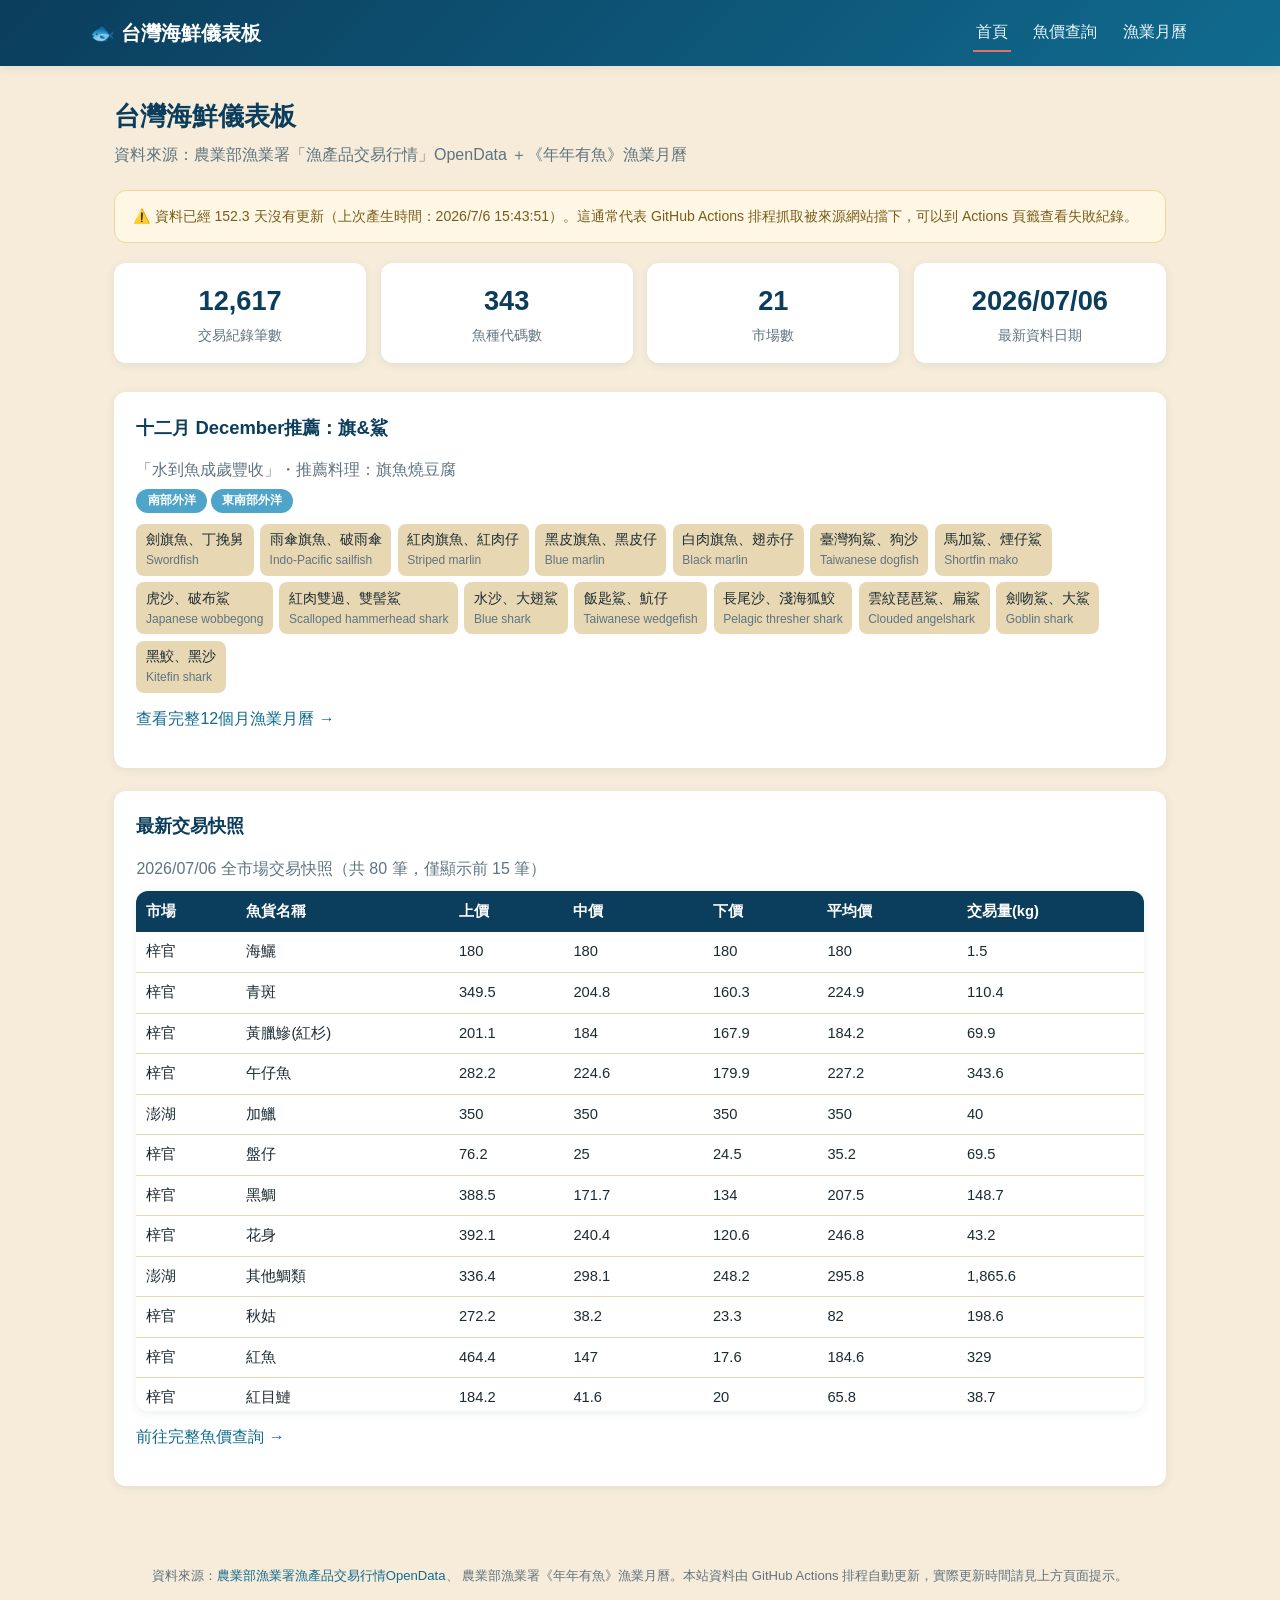
==== docs/index.html @ fae6c359 "Initial commit: 台灣海鮮儀表板 - 第一階段資料驗證 + 第二階段dashboard" ====
<!DOCTYPE html>
<html lang="zh-Hant">
<head>
<meta charset="UTF-8">
<meta name="viewport" content="width=device-width, initial-scale=1.0">
<title>台灣海鮮儀表板</title>
<link rel="stylesheet" href="assets/css/style.css">
</head>
<body>
<header class="site-header">
  <div class="header-inner">
    <a class="brand" href="index.html">🐟 台灣海鮮儀表板</a>
    <nav class="nav-links">
      <a href="index.html" class="active">首頁</a>
      <a href="prices.html">魚價查詢</a>
      <a href="calendar.html">漁業月曆</a>
    </nav>
  </div>
</header>

<main>
  <h1 class="page-title">台灣海鮮儀表板</h1>
  <p class="page-subtitle">資料來源：農業部漁業署「漁產品交易行情」OpenData ＋《年年有魚》漁業月曆</p>

  <div id="update-notice" class="notice" style="display:none;"></div>

  <div class="stat-grid" id="stat-grid">
    <div class="stat-card"><div class="num">–</div><div class="label">交易紀錄筆數</div></div>
    <div class="stat-card"><div class="num">–</div><div class="label">魚種代碼數</div></div>
    <div class="stat-card"><div class="num">–</div><div class="label">市場數</div></div>
    <div class="stat-card"><div class="num">–</div><div class="label">最新資料日期</div></div>
  </div>

  <div class="card" id="month-card">
    <h2>本月推薦魚種</h2>
    <div class="loading">載入中…</div>
  </div>

  <div class="card">
    <h2>最新交易快照</h2>
    <p class="page-subtitle" id="latest-caption" style="margin-bottom:0.6rem;"></p>
    <div class="table-wrap">
      <table>
        <thead>
          <tr><th>市場</th><th>魚貨名稱</th><th>上價</th><th>中價</th><th>下價</th><th>平均價</th><th>交易量(kg)</th></tr>
        </thead>
        <tbody id="latest-tbody">
          <tr><td colspan="7" class="loading">載入中…</td></tr>
        </tbody>
      </table>
    </div>
    <p style="margin-top:0.8rem;"><a href="prices.html">前往完整魚價查詢 →</a></p>
  </div>
</main>

<footer class="site-footer">
  資料來源：<a href="https://data.moa.gov.tw/open_detail.aspx?id=039" target="_blank" rel="noopener">農業部漁業署漁產品交易行情OpenData</a>、
  農業部漁業署《年年有魚》漁業月曆。本站資料由 GitHub Actions 排程自動更新，實際更新時間請見上方頁面提示。
</footer>

<script src="assets/js/common.js"></script>
<script>
(async function () {
  try {
    const meta = await DataAPI.getMeta();
    const grid = document.getElementById("stat-grid");
    grid.innerHTML = `
      <div class="stat-card"><div class="num">${meta.recordCount.toLocaleString()}</div><div class="label">交易紀錄筆數</div></div>
      <div class="stat-card"><div class="num">${meta.speciesCount}</div><div class="label">魚種代碼數</div></div>
      <div class="stat-card"><div class="num">${meta.marketCount}</div><div class="label">市場數</div></div>
      <div class="stat-card"><div class="num">${formatDateTW(meta.latestDate)}</div><div class="label">最新資料日期</div></div>
    `;

    const notice = document.getElementById("update-notice");
    const generated = new Date(meta.generatedAt);
    const ageDays = (Date.now() - generated.getTime()) / (1000 * 60 * 60 * 24);
    notice.style.display = "block";
    if (ageDays > 3) {
      notice.textContent = `⚠️ 資料已經 ${ageDays.toFixed(1)} 天沒有更新（上次產生時間：${formatDateTime(meta.generatedAt)}）。這通常代表 GitHub Actions 排程抓取被來源網站擋下，可以到 Actions 頁籤查看失敗紀錄。`;
    } else {
      notice.textContent = `資料最後更新於 ${formatDateTime(meta.generatedAt)}，涵蓋 ${meta.dateRange.start} ~ ${meta.dateRange.end}（其中有交易紀錄的天數：${meta.datesWithData.length} 天，週末與國定假日通常無資料屬正常現象）。`;
    }

    // latest snapshot table
    const latest = await DataAPI.getLatest();
    document.getElementById("latest-caption").textContent = `${formatDateTW(latest.date)} 全市場交易快照（共 ${latest.records.length} 筆，僅顯示前 15 筆）`;
    const tbody = document.getElementById("latest-tbody");
    if (latest.records.length === 0) {
      tbody.innerHTML = `<tr><td colspan="7" class="empty-state">尚無資料</td></tr>`;
    } else {
      tbody.innerHTML = latest.records.slice(0, 15).map(r => `
        <tr>
          <td>${r.market}</td>
          <td>${r.speciesName}</td>
          <td>${money(r.priceHigh)}</td>
          <td>${money(r.priceMid)}</td>
          <td>${money(r.priceLow)}</td>
          <td>${money(r.avgPrice)}</td>
          <td>${money(r.volume)}</td>
        </tr>
      `).join("");
    }

    // 本月推薦魚種
    const calendar = await DataAPI.getFishCalendar();
    const thisMonth = new Date().getMonth() + 1;
    const monthData = calendar.月曆資料.find(m => m.月份 === thisMonth);
    const monthCard = document.getElementById("month-card");
    if (monthData) {
      const origins = monthData.主要產地
        ? monthData.主要產地.map(o => `<span class="badge">${o}</span>`).join("")
        : `<span class="badge muted">尚無比對到的產地資料</span>`;
      const species = monthData.推薦魚種.map(sp => `
        <div class="species-chip">${sp.中文名}<span class="en">${sp.英文名}</span></div>
      `).join("");
      monthCard.innerHTML = `
        <h2>${monthData.月份名稱}推薦：${monthData.主題分類}</h2>
        <p class="page-subtitle" style="margin:0.2rem 0;">「${monthData.盛產季}」・推薦料理：${monthData.推薦料理}</p>
        <div>${origins}</div>
        <div class="species-chip-list">${species}</div>
        <p style="margin-top:0.8rem;"><a href="calendar.html">查看完整12個月漁業月曆 →</a></p>
      `;
    } else {
      monthCard.innerHTML = `<p class="empty-state">找不到本月的月曆資料</p>`;
    }
  } catch (err) {
    console.error(err);
    document.getElementById("stat-grid").innerHTML = `<div class="empty-state">資料載入失敗：${err.message}</div>`;
  }
})();
</script>
</body>
</html>
---- docs/assets/css/style.css ----
:root {
  --ocean-deep: #0b3d5c;
  --ocean: #106b8f;
  --ocean-light: #4fa5c9;
  --sand: #f6ecd9;
  --sand-dark: #e7d7b3;
  --coral: #e2725b;
  --ink: #1c2b33;
  --muted: #5f7480;
  --card-bg: #ffffff;
  --radius: 12px;
  --shadow: 0 2px 10px rgba(11, 61, 92, 0.08);
  font-size: 16px;
}

* { box-sizing: border-box; }

body {
  margin: 0;
  font-family: "Noto Sans TC", "PingFang TC", "Microsoft JhengHei", -apple-system, BlinkMacSystemFont, sans-serif;
  background: var(--sand);
  color: var(--ink);
  line-height: 1.6;
}

a { color: var(--ocean); text-decoration: none; }
a:hover { text-decoration: underline; }

.site-header {
  background: linear-gradient(135deg, var(--ocean-deep), var(--ocean));
  color: #fff;
  padding: 0.9rem 1.5rem;
  position: sticky;
  top: 0;
  z-index: 10;
  box-shadow: var(--shadow);
}

.site-header .header-inner {
  max-width: 1100px;
  margin: 0 auto;
  display: flex;
  align-items: center;
  justify-content: space-between;
  flex-wrap: wrap;
  gap: 0.5rem;
}

.brand {
  font-size: 1.25rem;
  font-weight: 700;
  color: #fff;
  display: flex;
  align-items: center;
  gap: 0.4rem;
}

.brand:hover { text-decoration: none; opacity: 0.9; }

.nav-links { display: flex; gap: 1.2rem; }

.nav-links a {
  color: #eaf6fc;
  font-weight: 500;
  padding: 0.3rem 0.2rem;
  border-bottom: 2px solid transparent;
}

.nav-links a.active,
.nav-links a:hover {
  border-bottom: 2px solid var(--coral);
  text-decoration: none;
}

main {
  max-width: 1100px;
  margin: 0 auto;
  padding: 1.5rem;
}

.page-title {
  font-size: 1.6rem;
  font-weight: 700;
  margin: 0.4rem 0 0.3rem;
  color: var(--ocean-deep);
}

.page-subtitle {
  color: var(--muted);
  margin: 0 0 1.4rem;
}

.stat-grid {
  display: grid;
  grid-template-columns: repeat(auto-fit, minmax(150px, 1fr));
  gap: 0.9rem;
  margin: 1.2rem 0 1.8rem;
}

.stat-card {
  background: var(--card-bg);
  border-radius: var(--radius);
  box-shadow: var(--shadow);
  padding: 1rem 1.1rem;
  text-align: center;
}

.stat-card .num {
  font-size: 1.7rem;
  font-weight: 800;
  color: var(--ocean-deep);
}

.stat-card .label {
  font-size: 0.85rem;
  color: var(--muted);
  margin-top: 0.2rem;
}

.card {
  background: var(--card-bg);
  border-radius: var(--radius);
  box-shadow: var(--shadow);
  padding: 1.3rem 1.4rem;
  margin-bottom: 1.4rem;
}

.card h2 {
  margin-top: 0;
  color: var(--ocean-deep);
  font-size: 1.15rem;
}

.badge {
  display: inline-block;
  background: var(--ocean-light);
  color: #fff;
  border-radius: 999px;
  padding: 0.15rem 0.7rem;
  font-size: 0.78rem;
  font-weight: 600;
  margin: 0.15rem 0.25rem 0.15rem 0;
}

.badge.coral { background: var(--coral); }
.badge.muted { background: var(--muted); }

.species-chip-list { display: flex; flex-wrap: wrap; gap: 0.4rem; margin-top: 0.5rem; }

.species-chip {
  background: var(--sand-dark);
  border-radius: 8px;
  padding: 0.35rem 0.6rem;
  font-size: 0.85rem;
}

.species-chip .en { color: var(--muted); font-size: 0.75rem; display: block; }

table {
  width: 100%;
  border-collapse: collapse;
  font-size: 0.92rem;
}

thead th {
  text-align: left;
  background: var(--ocean-deep);
  color: #fff;
  padding: 0.55rem 0.6rem;
  position: sticky;
  top: 0;
}

tbody td {
  padding: 0.5rem 0.6rem;
  border-bottom: 1px solid var(--sand-dark);
}

tbody tr:hover { background: #f2f8fb; }

.table-wrap {
  max-height: 520px;
  overflow: auto;
  border-radius: var(--radius);
  box-shadow: var(--shadow);
}

.filters {
  display: flex;
  flex-wrap: wrap;
  gap: 0.8rem;
  align-items: end;
  margin-bottom: 1.2rem;
}

.filter-group { display: flex; flex-direction: column; gap: 0.3rem; }
.filter-group label { font-size: 0.82rem; color: var(--muted); font-weight: 600; }

input, select {
  padding: 0.5rem 0.6rem;
  border: 1px solid var(--sand-dark);
  border-radius: 8px;
  font-size: 0.92rem;
  background: #fff;
  min-width: 150px;
}

button {
  padding: 0.55rem 1rem;
  border: none;
  border-radius: 8px;
  background: var(--ocean);
  color: #fff;
  font-weight: 600;
  cursor: pointer;
}

button:hover { background: var(--ocean-deep); }
button.secondary { background: var(--sand-dark); color: var(--ink); }

.calendar-grid {
  display: grid;
  grid-template-columns: repeat(auto-fit, minmax(260px, 1fr));
  gap: 1rem;
}

.month-card {
  background: var(--card-bg);
  border-radius: var(--radius);
  box-shadow: var(--shadow);
  padding: 1.1rem 1.2rem;
  border-top: 5px solid var(--ocean-light);
}

.month-card.current { border-top-color: var(--coral); box-shadow: 0 0 0 2px var(--coral) inset, var(--shadow); }

.month-card h3 { margin: 0 0 0.2rem; color: var(--ocean-deep); }
.month-card .slogan { color: var(--muted); font-style: italic; margin: 0.1rem 0 0.6rem; }
.month-card .recipe { font-size: 0.88rem; margin-top: 0.5rem; }

.notice {
  background: #fff7e6;
  border: 1px solid #f0d59a;
  border-radius: var(--radius);
  padding: 0.9rem 1.1rem;
  font-size: 0.88rem;
  color: #7a5c17;
  margin-bottom: 1.2rem;
}

.site-footer {
  text-align: center;
  color: var(--muted);
  font-size: 0.82rem;
  padding: 2rem 1rem 3rem;
}

.chart-wrap { position: relative; height: 320px; margin-top: 1rem; }

.loading, .empty-state {
  color: var(--muted);
  padding: 1.2rem;
  text-align: center;
}

@media (max-width: 640px) {
  .nav-links { gap: 0.7rem; font-size: 0.9rem; }
  .site-header .header-inner { flex-direction: column; align-items: flex-start; }
}
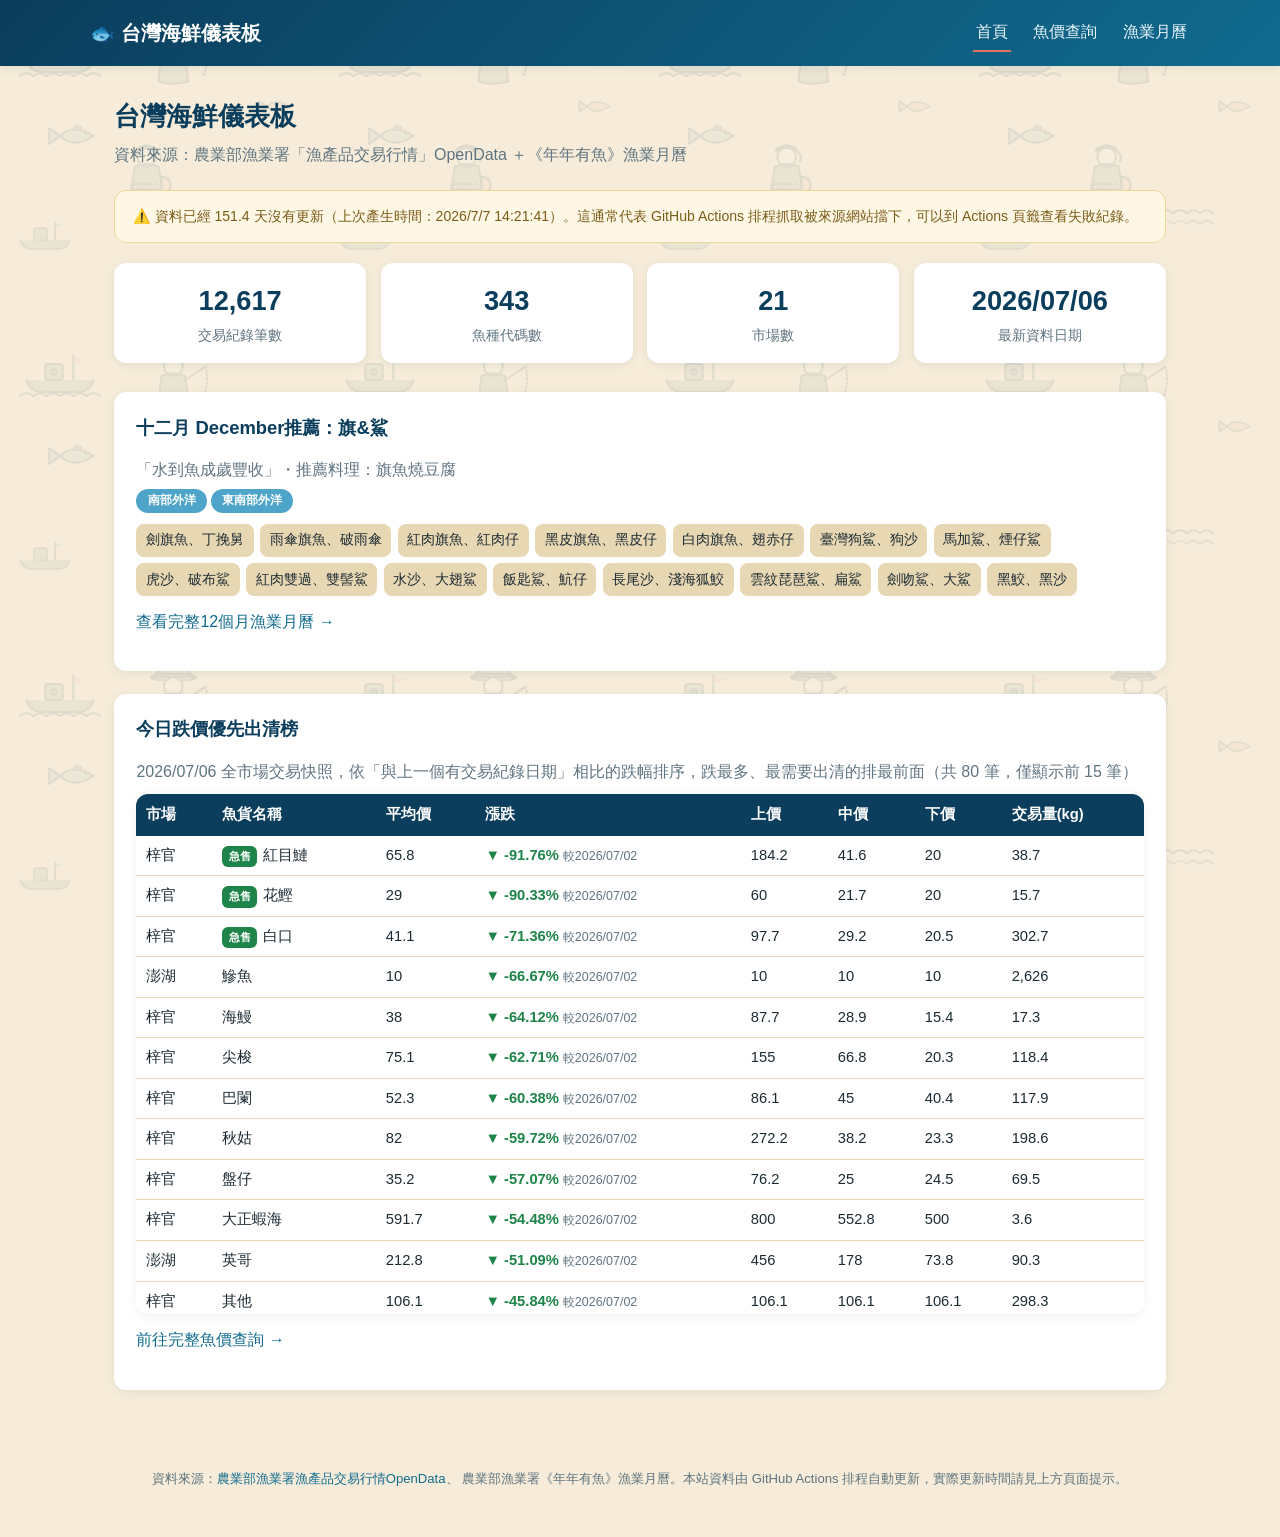
==== commit 1912cf5a: "新增漲跌幅顯示、浮水印背景、移除英文魚種名稱" ====
--- a/docs/index.html
+++ b/docs/index.html
@@ -37,15 +37,15 @@
   </div>
 
   <div class="card">
-    <h2>最新交易快照</h2>
+    <h2>今日跌價優先出清榜</h2>
     <p class="page-subtitle" id="latest-caption" style="margin-bottom:0.6rem;"></p>
     <div class="table-wrap">
       <table>
         <thead>
-          <tr><th>市場</th><th>魚貨名稱</th><th>上價</th><th>中價</th><th>下價</th><th>平均價</th><th>交易量(kg)</th></tr>
+          <tr><th>市場</th><th>魚貨名稱</th><th>平均價</th><th>漲跌</th><th>上價</th><th>中價</th><th>下價</th><th>交易量(kg)</th></tr>
         </thead>
         <tbody id="latest-tbody">
-          <tr><td colspan="7" class="loading">載入中…</td></tr>
+          <tr><td colspan="8" class="loading">載入中…</td></tr>
         </tbody>
       </table>
     </div>
@@ -81,21 +81,22 @@
       notice.textContent = `資料最後更新於 ${formatDateTime(meta.generatedAt)}，涵蓋 ${meta.dateRange.start} ~ ${meta.dateRange.end}（其中有交易紀錄的天數：${meta.datesWithData.length} 天，週末與國定假日通常無資料屬正常現象）。`;
     }
 
-    // latest snapshot table
+    // 跌價優先出清榜（latest.json 已依跌幅排序，跌最多排最前）
     const latest = await DataAPI.getLatest();
-    document.getElementById("latest-caption").textContent = `${formatDateTW(latest.date)} 全市場交易快照（共 ${latest.records.length} 筆，僅顯示前 15 筆）`;
+    document.getElementById("latest-caption").textContent = `${formatDateTW(latest.date)} 全市場交易快照，依「與上一個有交易紀錄日期」相比的跌幅排序，跌最多、最需要出清的排最前面（共 ${latest.records.length} 筆，僅顯示前 15 筆）`;
     const tbody = document.getElementById("latest-tbody");
     if (latest.records.length === 0) {
-      tbody.innerHTML = `<tr><td colspan="7" class="empty-state">尚無資料</td></tr>`;
+      tbody.innerHTML = `<tr><td colspan="8" class="empty-state">尚無資料</td></tr>`;
     } else {
-      tbody.innerHTML = latest.records.slice(0, 15).map(r => `
+      tbody.innerHTML = latest.records.slice(0, 15).map((r, i) => `
         <tr>
           <td>${r.market}</td>
-          <td>${r.speciesName}</td>
+          <td>${i < 3 && r.direction === "down" ? '<span class="urgent-badge">急售</span>' : ""}${r.speciesName}</td>
+          <td>${money(r.avgPrice)}</td>
+          <td>${priceChangeBadge(r)}</td>
           <td>${money(r.priceHigh)}</td>
           <td>${money(r.priceMid)}</td>
           <td>${money(r.priceLow)}</td>
-          <td>${money(r.avgPrice)}</td>
           <td>${money(r.volume)}</td>
         </tr>
       `).join("");
@@ -111,7 +112,7 @@
         ? monthData.主要產地.map(o => `<span class="badge">${o}</span>`).join("")
         : `<span class="badge muted">尚無比對到的產地資料</span>`;
       const species = monthData.推薦魚種.map(sp => `
-        <div class="species-chip">${sp.中文名}<span class="en">${sp.英文名}</span></div>
+        <div class="species-chip">${sp.中文名}</div>
       `).join("");
       monthCard.innerHTML = `
         <h2>${monthData.月份名稱}推薦：${monthData.主題分類}</h2>
--- a/docs/assets/css/style.css
+++ b/docs/assets/css/style.css
@@ -18,7 +18,11 @@
 body {
   margin: 0;
   font-family: "Noto Sans TC", "PingFang TC", "Microsoft JhengHei", -apple-system, BlinkMacSystemFont, sans-serif;
-  background: var(--sand);
+  background-color: var(--sand);
+  background-image: url("../img/watermark.svg");
+  background-repeat: repeat;
+  background-size: 320px 320px;
+  background-attachment: fixed;
   color: var(--ink);
   line-height: 1.6;
 }
@@ -257,6 +261,23 @@
 
 .chart-wrap { position: relative; height: 320px; margin-top: 1rem; }
 
+/* 漲跌（台股慣例：紅漲、綠跌） */
+.price-change { font-weight: 700; white-space: nowrap; }
+.price-change.up { color: #c0392b; }
+.price-change.down { color: #1e8449; }
+.price-change.flat, .price-change.new { color: var(--muted); font-weight: 500; }
+.price-change .prev-date { font-weight: 400; color: var(--muted); font-size: 0.78rem; margin-left: 0.25rem; }
+.urgent-badge {
+  display: inline-block;
+  background: #1e8449;
+  color: #fff;
+  font-size: 0.7rem;
+  font-weight: 700;
+  border-radius: 6px;
+  padding: 0.1rem 0.4rem;
+  margin-right: 0.4rem;
+}
+
 .loading, .empty-state {
   color: var(--muted);
   padding: 1.2rem;
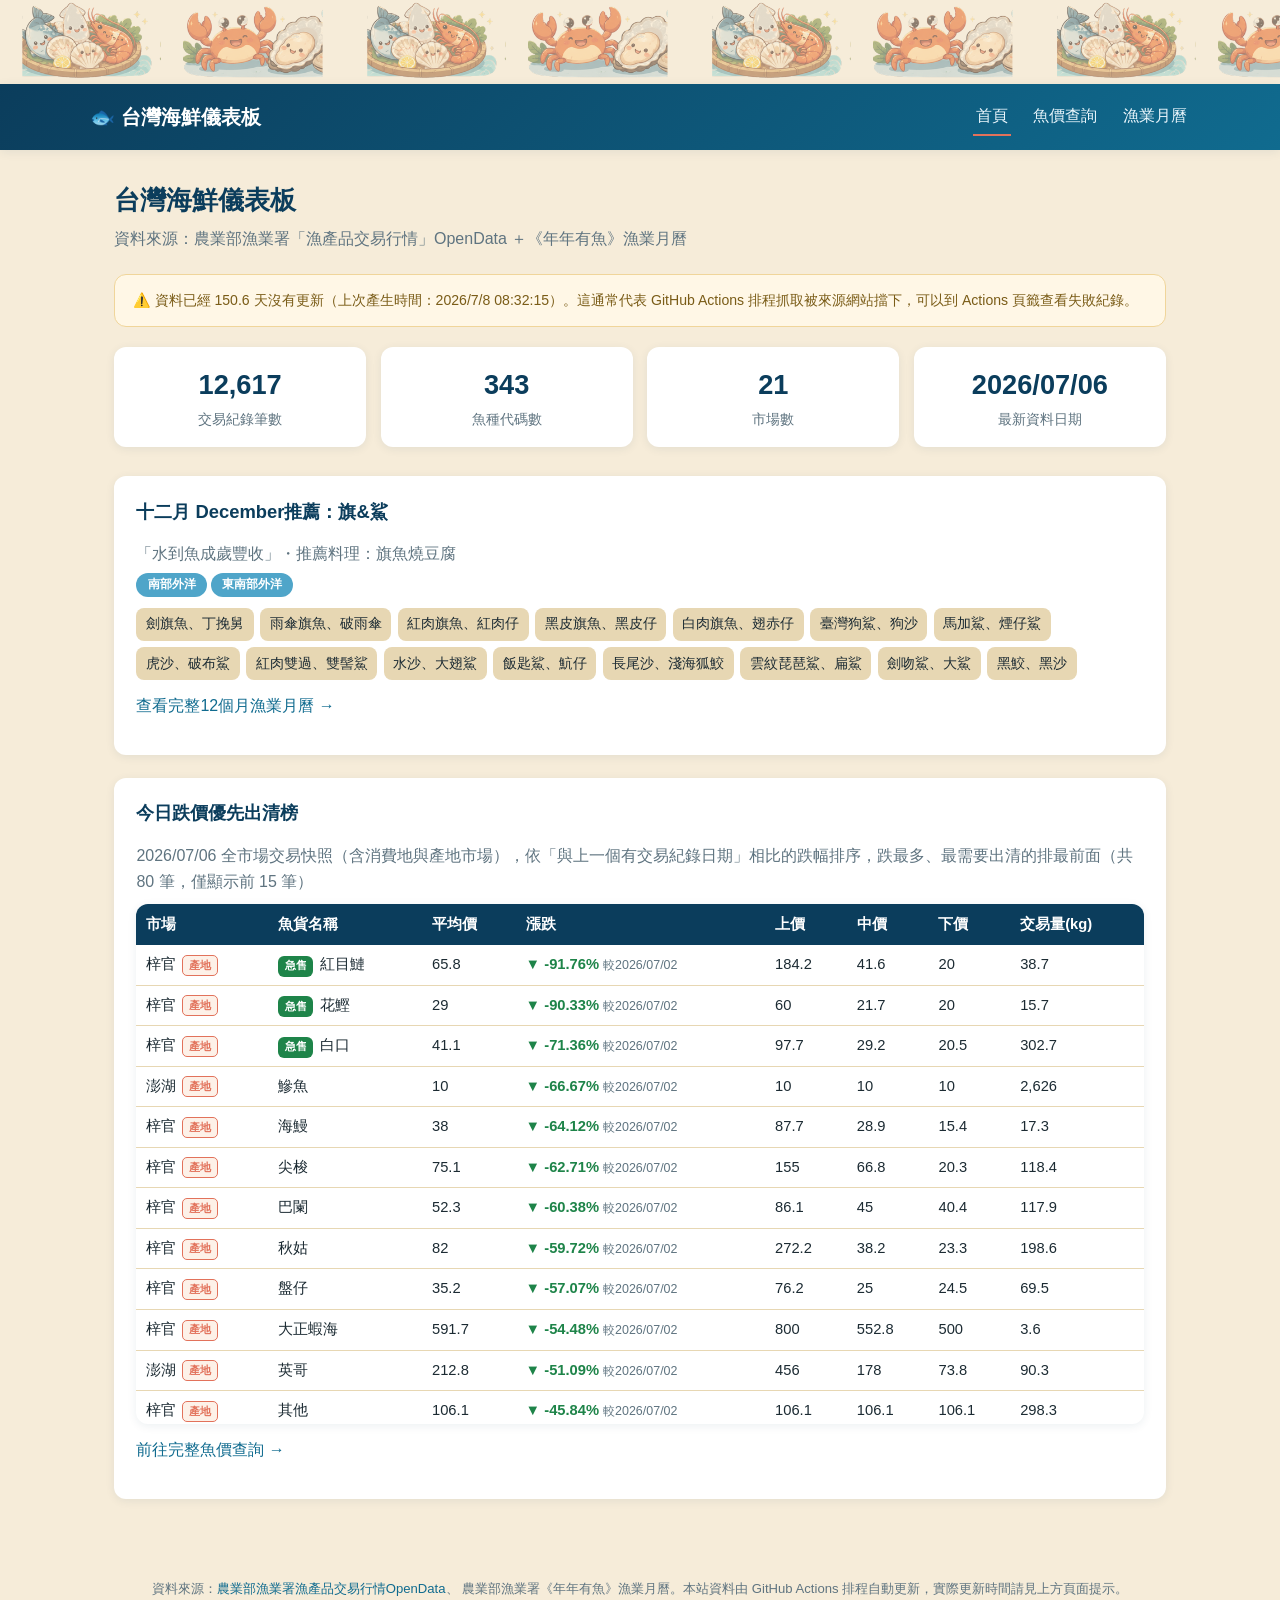
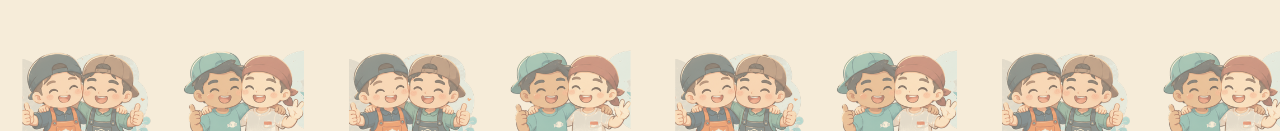
==== commit a14b3b1f: "浮水印圖片 cd ~/"taiwan seafood dashboard" git add -A git commit -m "新增消費地市場分類、養殖永續標籤、更換浮水印圖片" git push o" ====
--- a/docs/index.html
+++ b/docs/index.html
@@ -7,6 +7,7 @@
 <link rel="stylesheet" href="assets/css/style.css">
 </head>
 <body>
+<div class="watermark-strip top"></div>
 <header class="site-header">
   <div class="header-inner">
     <a class="brand" href="index.html">🐟 台灣海鮮儀表板</a>
@@ -57,6 +58,7 @@
   資料來源：<a href="https://data.moa.gov.tw/open_detail.aspx?id=039" target="_blank" rel="noopener">農業部漁業署漁產品交易行情OpenData</a>、
   農業部漁業署《年年有魚》漁業月曆。本站資料由 GitHub Actions 排程自動更新，實際更新時間請見上方頁面提示。
 </footer>
+<div class="watermark-strip bottom"></div>
 
 <script src="assets/js/common.js"></script>
 <script>
@@ -83,15 +85,15 @@
 
     // 跌價優先出清榜（latest.json 已依跌幅排序，跌最多排最前）
     const latest = await DataAPI.getLatest();
-    document.getElementById("latest-caption").textContent = `${formatDateTW(latest.date)} 全市場交易快照，依「與上一個有交易紀錄日期」相比的跌幅排序，跌最多、最需要出清的排最前面（共 ${latest.records.length} 筆，僅顯示前 15 筆）`;
+    document.getElementById("latest-caption").textContent = `${formatDateTW(latest.date)} 全市場交易快照（含消費地與產地市場），依「與上一個有交易紀錄日期」相比的跌幅排序，跌最多、最需要出清的排最前面（共 ${latest.records.length} 筆，僅顯示前 15 筆）`;
     const tbody = document.getElementById("latest-tbody");
     if (latest.records.length === 0) {
       tbody.innerHTML = `<tr><td colspan="8" class="empty-state">尚無資料</td></tr>`;
     } else {
       tbody.innerHTML = latest.records.slice(0, 15).map((r, i) => `
         <tr>
-          <td>${r.market}</td>
-          <td>${i < 3 && r.direction === "down" ? '<span class="urgent-badge">急售</span>' : ""}${r.speciesName}</td>
+          <td>${r.market}${marketTypeBadge(r)}</td>
+          <td>${i < 3 && r.direction === "down" ? '<span class="urgent-badge">急售</span>' : ""}${r.speciesName}${farmedSustainBadges(r)}</td>
           <td>${money(r.avgPrice)}</td>
           <td>${priceChangeBadge(r)}</td>
           <td>${money(r.priceHigh)}</td>
--- a/docs/assets/css/style.css
+++ b/docs/assets/css/style.css
@@ -19,12 +19,25 @@
   margin: 0;
   font-family: "Noto Sans TC", "PingFang TC", "Microsoft JhengHei", -apple-system, BlinkMacSystemFont, sans-serif;
   background-color: var(--sand);
-  background-image: url("../img/watermark.svg");
-  background-repeat: repeat;
-  background-size: 320px 320px;
-  background-attachment: fixed;
   color: var(--ink);
   line-height: 1.6;
+}
+
+/* 頁面最上方／最下方的浮水印圖片橫幅（海鮮圖在上、漁工好朋友圖在下），見docs/assets/img/*_watermark_strip.png */
+.watermark-strip {
+  width: 100%;
+  height: 84px;
+  background-repeat: repeat-x;
+  background-position: left center;
+  background-size: auto 84px;
+  opacity: 0.55;
+  pointer-events: none;
+}
+.watermark-strip.top { background-image: url("../img/top_watermark_strip.png"); }
+.watermark-strip.bottom { background-image: url("../img/bottom_watermark_strip.png"); }
+
+@media (max-width: 640px) {
+  .watermark-strip { height: 54px; background-size: auto 54px; }
 }
 
 a { color: var(--ocean); text-decoration: none; }
@@ -278,6 +291,44 @@
   margin-right: 0.4rem;
 }
 
+/* 消費地／產地市場標籤 */
+.market-type-badge {
+  display: inline-block;
+  font-size: 0.68rem;
+  font-weight: 700;
+  border-radius: 5px;
+  padding: 0.05rem 0.35rem;
+  margin-left: 0.4rem;
+  vertical-align: middle;
+}
+.market-type-badge.consumer { background: #eaf6fc; color: var(--ocean); border: 1px solid var(--ocean-light); }
+.market-type-badge.origin { background: #fdf1e8; color: var(--coral); border: 1px solid var(--coral); }
+
+/* 養殖／永續標籤（僅消費地市場資料顯示，見common.js farmedSustainBadges） */
+.tag-badge {
+  display: inline-block;
+  font-size: 0.68rem;
+  font-weight: 700;
+  border-radius: 5px;
+  padding: 0.05rem 0.35rem;
+  margin-left: 0.35rem;
+  vertical-align: middle;
+}
+.tag-badge.farmed { background: #fff3d6; color: #8a5a00; border: 1px solid #e8b944; }
+.tag-badge.sustain { background: #e6f4ea; color: #1e8449; border: 1px solid #6bbf8a; }
+
+.market-type-filter { display: flex; gap: 0.4rem; }
+.market-type-filter button {
+  background: var(--sand-dark);
+  color: var(--ink);
+  font-size: 0.85rem;
+  padding: 0.4rem 0.8rem;
+}
+.market-type-filter button.active {
+  background: var(--ocean);
+  color: #fff;
+}
+
 .loading, .empty-state {
   color: var(--muted);
   padding: 1.2rem;
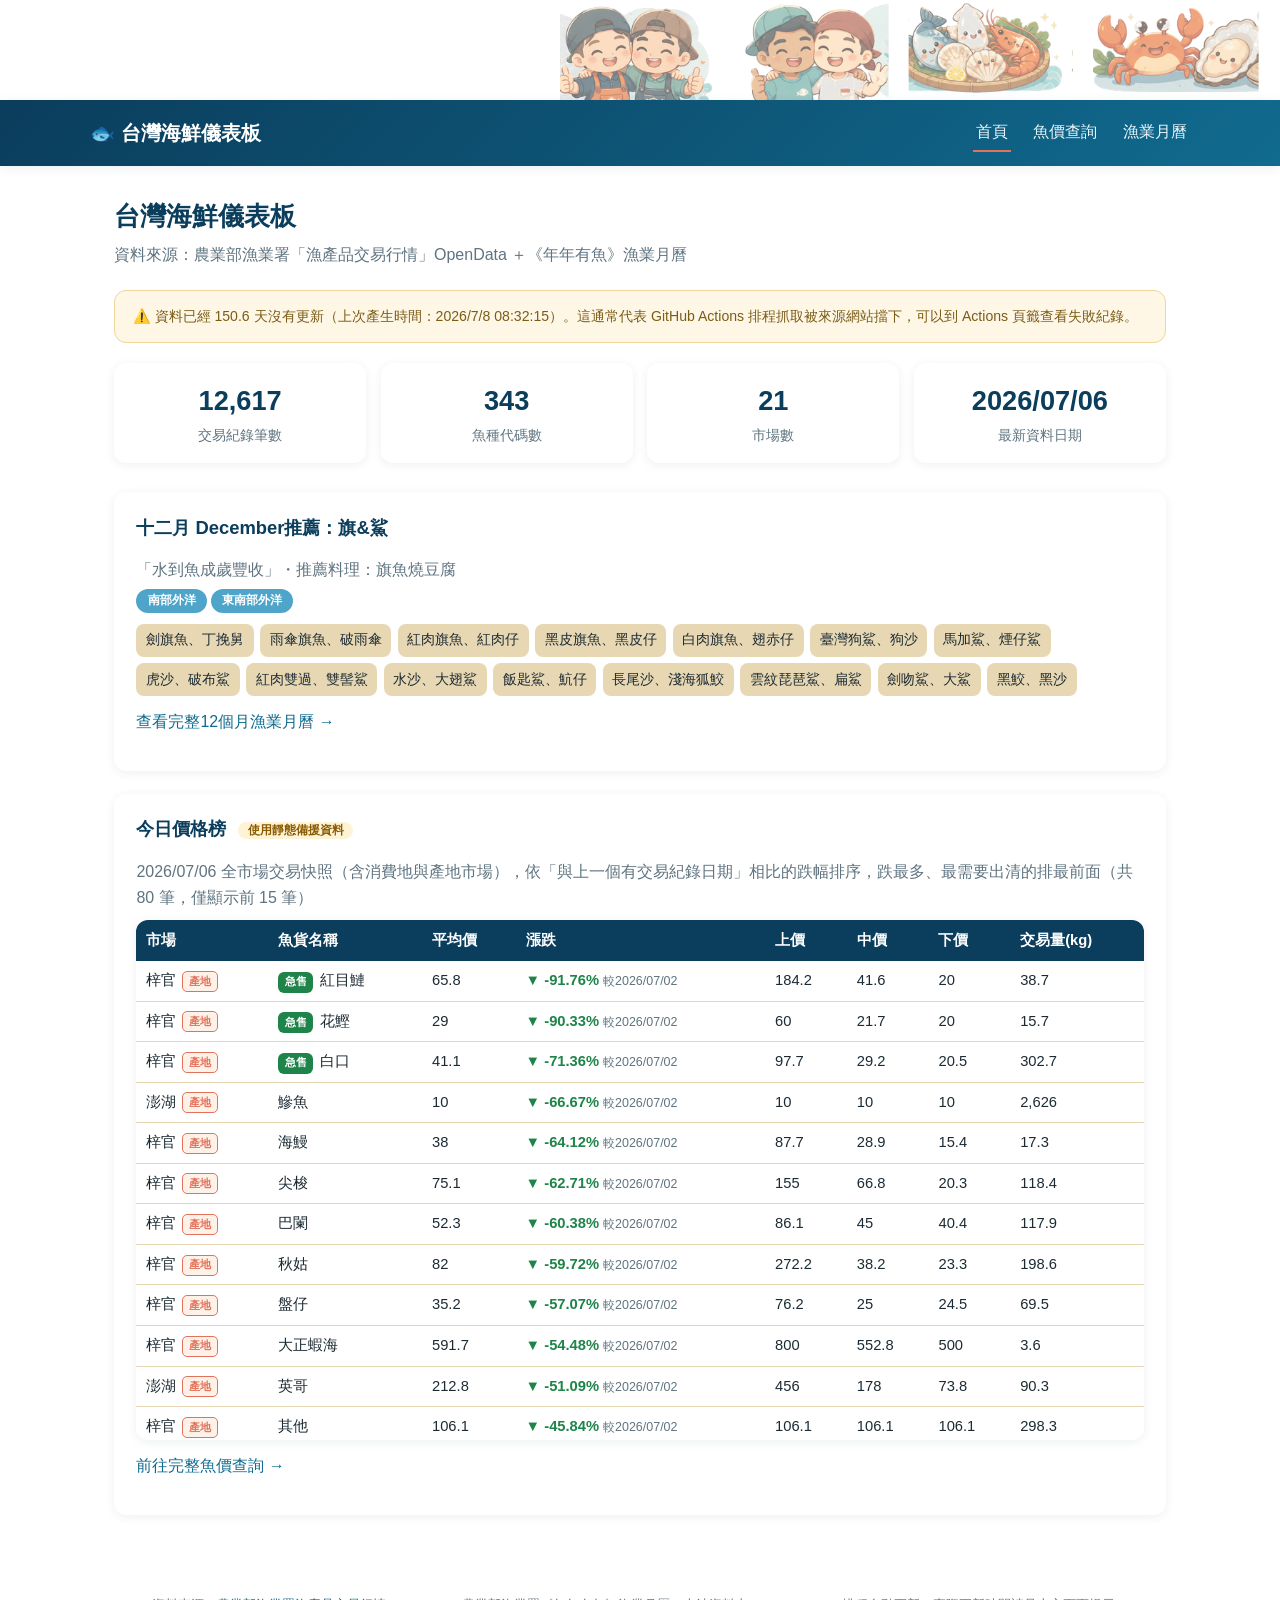
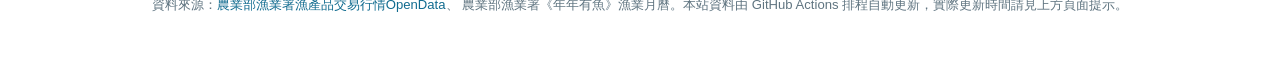
==== commit 315c0fdd: "改浮水印，改價格榜單名稱 cd ~/"taiwan seafood dashboard" git add -A git commit -m "首頁改今日價格榜、浮水印圖改上方靠右、新增即時抓取政府AP" ====
--- a/docs/index.html
+++ b/docs/index.html
@@ -38,7 +38,7 @@
   </div>
 
   <div class="card">
-    <h2>今日跌價優先出清榜</h2>
+    <h2>今日價格榜 <span id="live-status"></span></h2>
     <p class="page-subtitle" id="latest-caption" style="margin-bottom:0.6rem;"></p>
     <div class="table-wrap">
       <table>
@@ -58,7 +58,6 @@
   資料來源：<a href="https://data.moa.gov.tw/open_detail.aspx?id=039" target="_blank" rel="noopener">農業部漁業署漁產品交易行情OpenData</a>、
   農業部漁業署《年年有魚》漁業月曆。本站資料由 GitHub Actions 排程自動更新，實際更新時間請見上方頁面提示。
 </footer>
-<div class="watermark-strip bottom"></div>
 
 <script src="assets/js/common.js"></script>
 <script>
@@ -83,8 +82,27 @@
       notice.textContent = `資料最後更新於 ${formatDateTime(meta.generatedAt)}，涵蓋 ${meta.dateRange.start} ~ ${meta.dateRange.end}（其中有交易紀錄的天數：${meta.datesWithData.length} 天，週末與國定假日通常無資料屬正常現象）。`;
     }
 
-    // 跌價優先出清榜（latest.json 已依跌幅排序，跌最多排最前）
-    const latest = await DataAPI.getLatest();
+    // 今日價格榜：先嘗試瀏覽器直接呼叫政府API抓即時資料（原理同 hsuchihting 的網站，
+    // 用訪客自己的網路IP去要資料，不會被GitHub Actions會遇到的防護機制擋下），失敗才退回靜態latest.json
+    const liveStatusEl = document.getElementById("live-status");
+    let latest;
+    try {
+      const [liveRows, speciesList, staticHistory] = await Promise.all([
+        fetchLiveAquaticRows(10),
+        DataAPI.getSpecies(),
+        DataAPI.getHistory(),
+      ]);
+      const liveLatest = buildLiveLatest(staticHistory, liveRows, speciesList);
+      if (!liveLatest.date || liveLatest.records.length === 0) throw new Error("即時資料為空");
+      latest = liveLatest;
+      liveStatusEl.textContent = "✓ 即時資料";
+      liveStatusEl.className = "live";
+    } catch (err) {
+      console.warn("即時抓取失敗，改用上次靜態更新的資料：", err.message);
+      latest = await DataAPI.getLatest();
+      liveStatusEl.textContent = "使用靜態備援資料";
+      liveStatusEl.className = "fallback";
+    }
     document.getElementById("latest-caption").textContent = `${formatDateTW(latest.date)} 全市場交易快照（含消費地與產地市場），依「與上一個有交易紀錄日期」相比的跌幅排序，跌最多、最需要出清的排最前面（共 ${latest.records.length} 筆，僅顯示前 15 筆）`;
     const tbody = document.getElementById("latest-tbody");
     if (latest.records.length === 0) {
--- a/docs/assets/css/style.css
+++ b/docs/assets/css/style.css
@@ -2,7 +2,7 @@
   --ocean-deep: #0b3d5c;
   --ocean: #106b8f;
   --ocean-light: #4fa5c9;
-  --sand: #f6ecd9;
+  --sand: #ffffff;
   --sand-dark: #e7d7b3;
   --coral: #e2725b;
   --ink: #1c2b33;
@@ -23,21 +23,21 @@
   line-height: 1.6;
 }
 
-/* 頁面最上方／最下方的浮水印圖片橫幅（海鮮圖在上、漁工好朋友圖在下），見docs/assets/img/*_watermark_strip.png */
+/* 頁面最上方的浮水印圖片橫幅（4張圖並排靠右），見docs/assets/img/top_watermark_strip.png
+   不拉寬、不重複，維持原比例、靠右對齊 */
 .watermark-strip {
   width: 100%;
-  height: 84px;
-  background-repeat: repeat-x;
-  background-position: left center;
-  background-size: auto 84px;
-  opacity: 0.55;
+  height: 100px;
+  background-repeat: no-repeat;
+  background-position: right center;
+  background-size: auto 100%;
+  opacity: 0.6;
   pointer-events: none;
 }
 .watermark-strip.top { background-image: url("../img/top_watermark_strip.png"); }
-.watermark-strip.bottom { background-image: url("../img/bottom_watermark_strip.png"); }
 
 @media (max-width: 640px) {
-  .watermark-strip { height: 54px; background-size: auto 54px; }
+  .watermark-strip { height: 64px; }
 }
 
 a { color: var(--ocean); text-decoration: none; }
@@ -291,6 +291,18 @@
   margin-right: 0.4rem;
 }
 
+/* 即時資料狀態標籤（今日價格榜標題旁） */
+#live-status {
+  font-size: 0.72rem;
+  font-weight: 700;
+  vertical-align: middle;
+  border-radius: 999px;
+  padding: 0.15rem 0.6rem;
+  margin-left: 0.4rem;
+}
+#live-status.live { background: #e6f4ea; color: #1e8449; }
+#live-status.fallback { background: #fff3d6; color: #8a5a00; }
+
 /* 消費地／產地市場標籤 */
 .market-type-badge {
   display: inline-block;
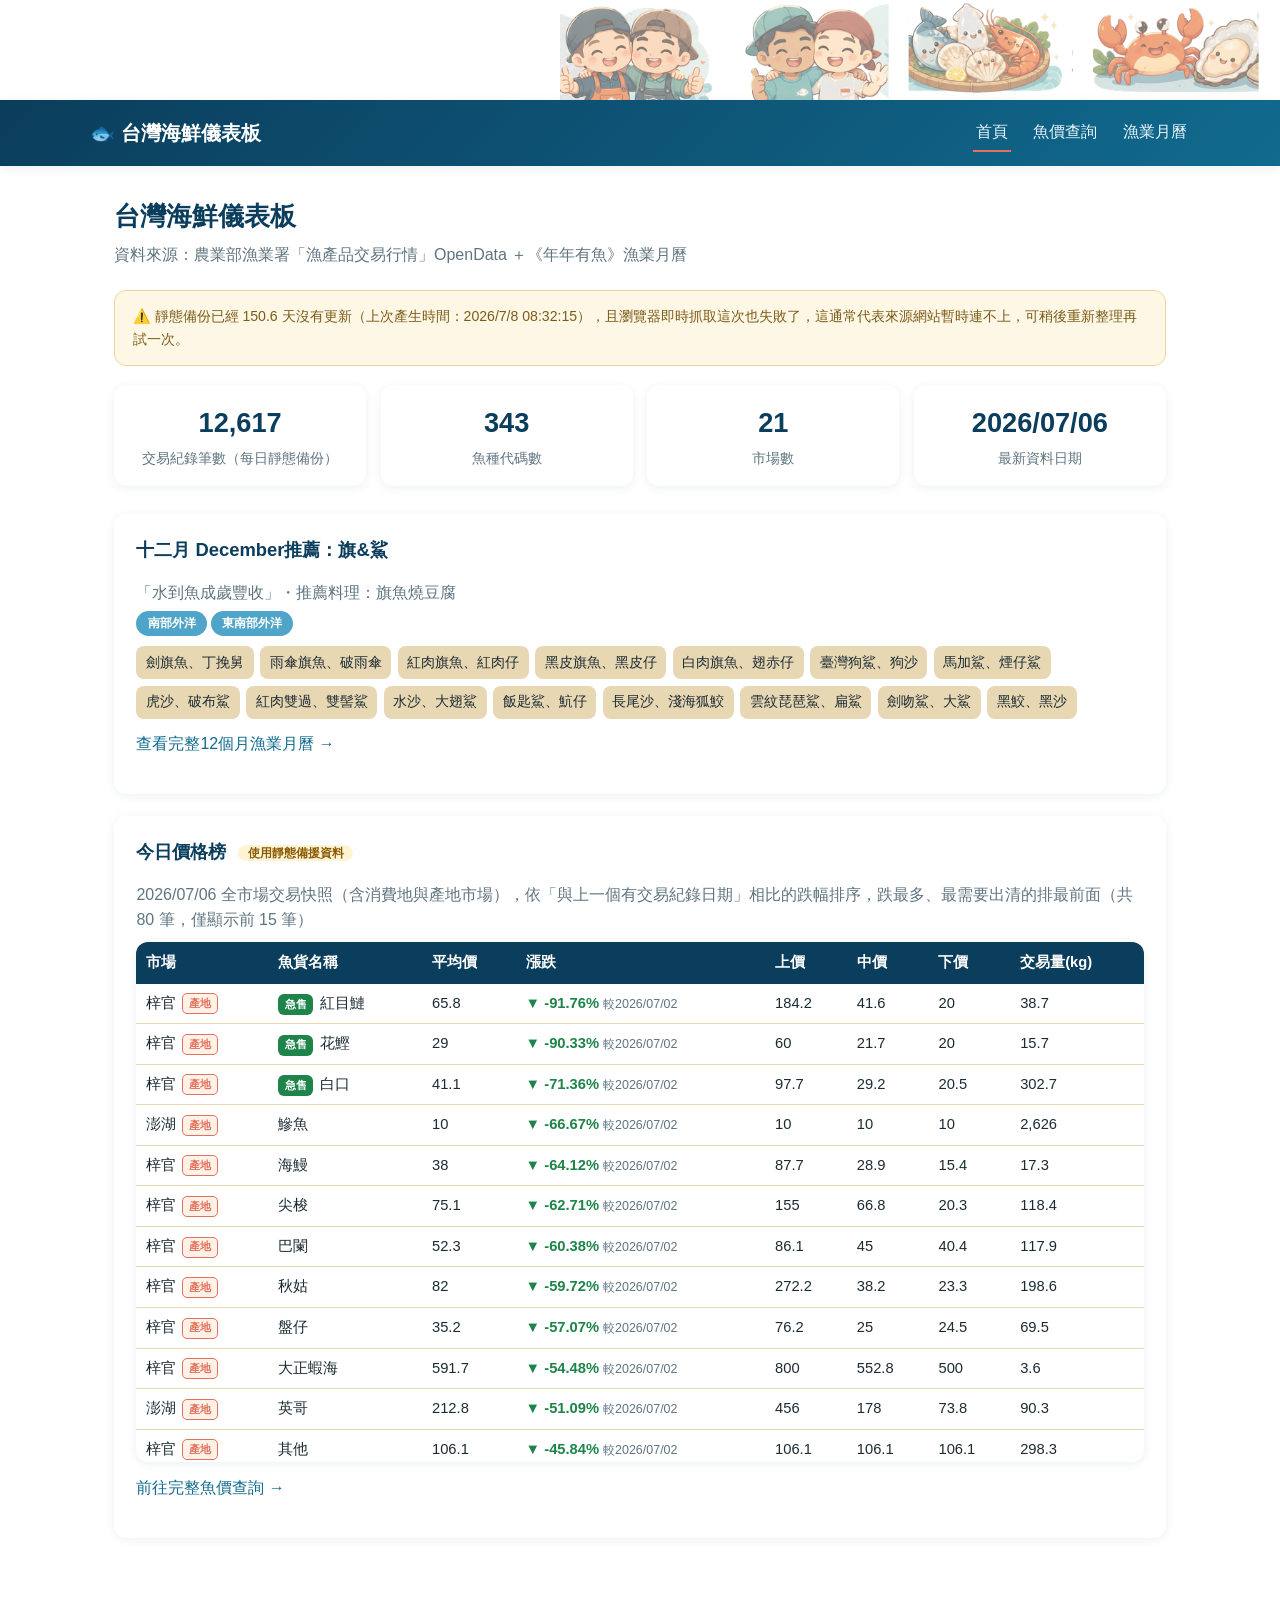
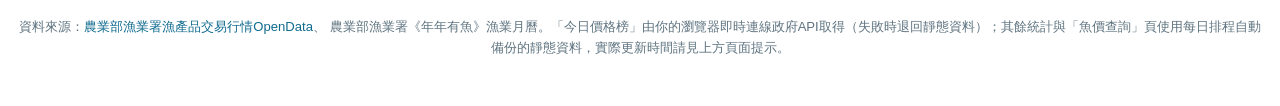
==== commit 5feca47d: "首頁統計/提示改用即時資料日期，魚價查詢頁加註靜態資料說明" ====
--- a/docs/index.html
+++ b/docs/index.html
@@ -56,7 +56,7 @@
 
 <footer class="site-footer">
   資料來源：<a href="https://data.moa.gov.tw/open_detail.aspx?id=039" target="_blank" rel="noopener">農業部漁業署漁產品交易行情OpenData</a>、
-  農業部漁業署《年年有魚》漁業月曆。本站資料由 GitHub Actions 排程自動更新，實際更新時間請見上方頁面提示。
+  農業部漁業署《年年有魚》漁業月曆。「今日價格榜」由你的瀏覽器即時連線政府API取得（失敗時退回靜態資料）；其餘統計與「魚價查詢」頁使用每日排程自動備份的靜態資料，實際更新時間請見上方頁面提示。
 </footer>
 
 <script src="assets/js/common.js"></script>
@@ -64,28 +64,13 @@
 (async function () {
   try {
     const meta = await DataAPI.getMeta();
-    const grid = document.getElementById("stat-grid");
-    grid.innerHTML = `
-      <div class="stat-card"><div class="num">${meta.recordCount.toLocaleString()}</div><div class="label">交易紀錄筆數</div></div>
-      <div class="stat-card"><div class="num">${meta.speciesCount}</div><div class="label">魚種代碼數</div></div>
-      <div class="stat-card"><div class="num">${meta.marketCount}</div><div class="label">市場數</div></div>
-      <div class="stat-card"><div class="num">${formatDateTW(meta.latestDate)}</div><div class="label">最新資料日期</div></div>
-    `;
-
-    const notice = document.getElementById("update-notice");
-    const generated = new Date(meta.generatedAt);
-    const ageDays = (Date.now() - generated.getTime()) / (1000 * 60 * 60 * 24);
-    notice.style.display = "block";
-    if (ageDays > 3) {
-      notice.textContent = `⚠️ 資料已經 ${ageDays.toFixed(1)} 天沒有更新（上次產生時間：${formatDateTime(meta.generatedAt)}）。這通常代表 GitHub Actions 排程抓取被來源網站擋下，可以到 Actions 頁籤查看失敗紀錄。`;
-    } else {
-      notice.textContent = `資料最後更新於 ${formatDateTime(meta.generatedAt)}，涵蓋 ${meta.dateRange.start} ~ ${meta.dateRange.end}（其中有交易紀錄的天數：${meta.datesWithData.length} 天，週末與國定假日通常無資料屬正常現象）。`;
-    }
 
     // 今日價格榜：先嘗試瀏覽器直接呼叫政府API抓即時資料（原理同 hsuchihting 的網站，
     // 用訪客自己的網路IP去要資料，不會被GitHub Actions會遇到的防護機制擋下），失敗才退回靜態latest.json
+    // 這段刻意放在最前面，因為下面的統計卡片／黃色提示區也要用即時抓到的最新日期，避免跟即時榜單日期矛盾。
     const liveStatusEl = document.getElementById("live-status");
     let latest;
+    let liveOk = false;
     try {
       const [liveRows, speciesList, staticHistory] = await Promise.all([
         fetchLiveAquaticRows(10),
@@ -95,6 +80,7 @@
       const liveLatest = buildLiveLatest(staticHistory, liveRows, speciesList);
       if (!liveLatest.date || liveLatest.records.length === 0) throw new Error("即時資料為空");
       latest = liveLatest;
+      liveOk = true;
       liveStatusEl.textContent = "✓ 即時資料";
       liveStatusEl.className = "live";
     } catch (err) {
@@ -103,6 +89,30 @@
       liveStatusEl.textContent = "使用靜態備援資料";
       liveStatusEl.className = "fallback";
     }
+
+    const liveIsNewer = liveOk && latest.date > meta.latestDate;
+    const effectiveLatestDate = liveIsNewer ? latest.date : meta.latestDate;
+
+    const grid = document.getElementById("stat-grid");
+    grid.innerHTML = `
+      <div class="stat-card"><div class="num">${meta.recordCount.toLocaleString()}</div><div class="label">交易紀錄筆數（每日靜態備份）</div></div>
+      <div class="stat-card"><div class="num">${meta.speciesCount}</div><div class="label">魚種代碼數</div></div>
+      <div class="stat-card"><div class="num">${meta.marketCount}</div><div class="label">市場數</div></div>
+      <div class="stat-card"><div class="num">${formatDateTW(effectiveLatestDate)}</div><div class="label">最新資料日期${liveIsNewer ? "（即時）" : ""}</div></div>
+    `;
+
+    const notice = document.getElementById("update-notice");
+    const generated = new Date(meta.generatedAt);
+    const ageDays = (Date.now() - generated.getTime()) / (1000 * 60 * 60 * 24);
+    notice.style.display = "block";
+    if (liveIsNewer) {
+      notice.textContent = `✓ 已透過你瀏覽器即時連線農業部API，取得最新交易日期 ${formatDateTW(latest.date)} 的資料（下方「今日價格榜」即為此即時資料）。上方統計筆數／魚種數／市場數仍是每日排程備份的靜態統計（最後備份於 ${formatDateTime(meta.generatedAt)}，涵蓋至 ${meta.dateRange.end}），這兩者本來就會有落差，屬正常現象，不代表資料有誤。`;
+    } else if (ageDays > 3) {
+      notice.textContent = `⚠️ 靜態備份已經 ${ageDays.toFixed(1)} 天沒有更新（上次產生時間：${formatDateTime(meta.generatedAt)}），且瀏覽器即時抓取這次也失敗了，這通常代表來源網站暫時連不上，可稍後重新整理再試一次。`;
+    } else {
+      notice.textContent = `資料最後更新於 ${formatDateTime(meta.generatedAt)}，涵蓋 ${meta.dateRange.start} ~ ${meta.dateRange.end}（其中有交易紀錄的天數：${meta.datesWithData.length} 天，週末與國定假日通常無資料屬正常現象）。`;
+    }
+
     document.getElementById("latest-caption").textContent = `${formatDateTW(latest.date)} 全市場交易快照（含消費地與產地市場），依「與上一個有交易紀錄日期」相比的跌幅排序，跌最多、最需要出清的排最前面（共 ${latest.records.length} 筆，僅顯示前 15 筆）`;
     const tbody = document.getElementById("latest-tbody");
     if (latest.records.length === 0) {
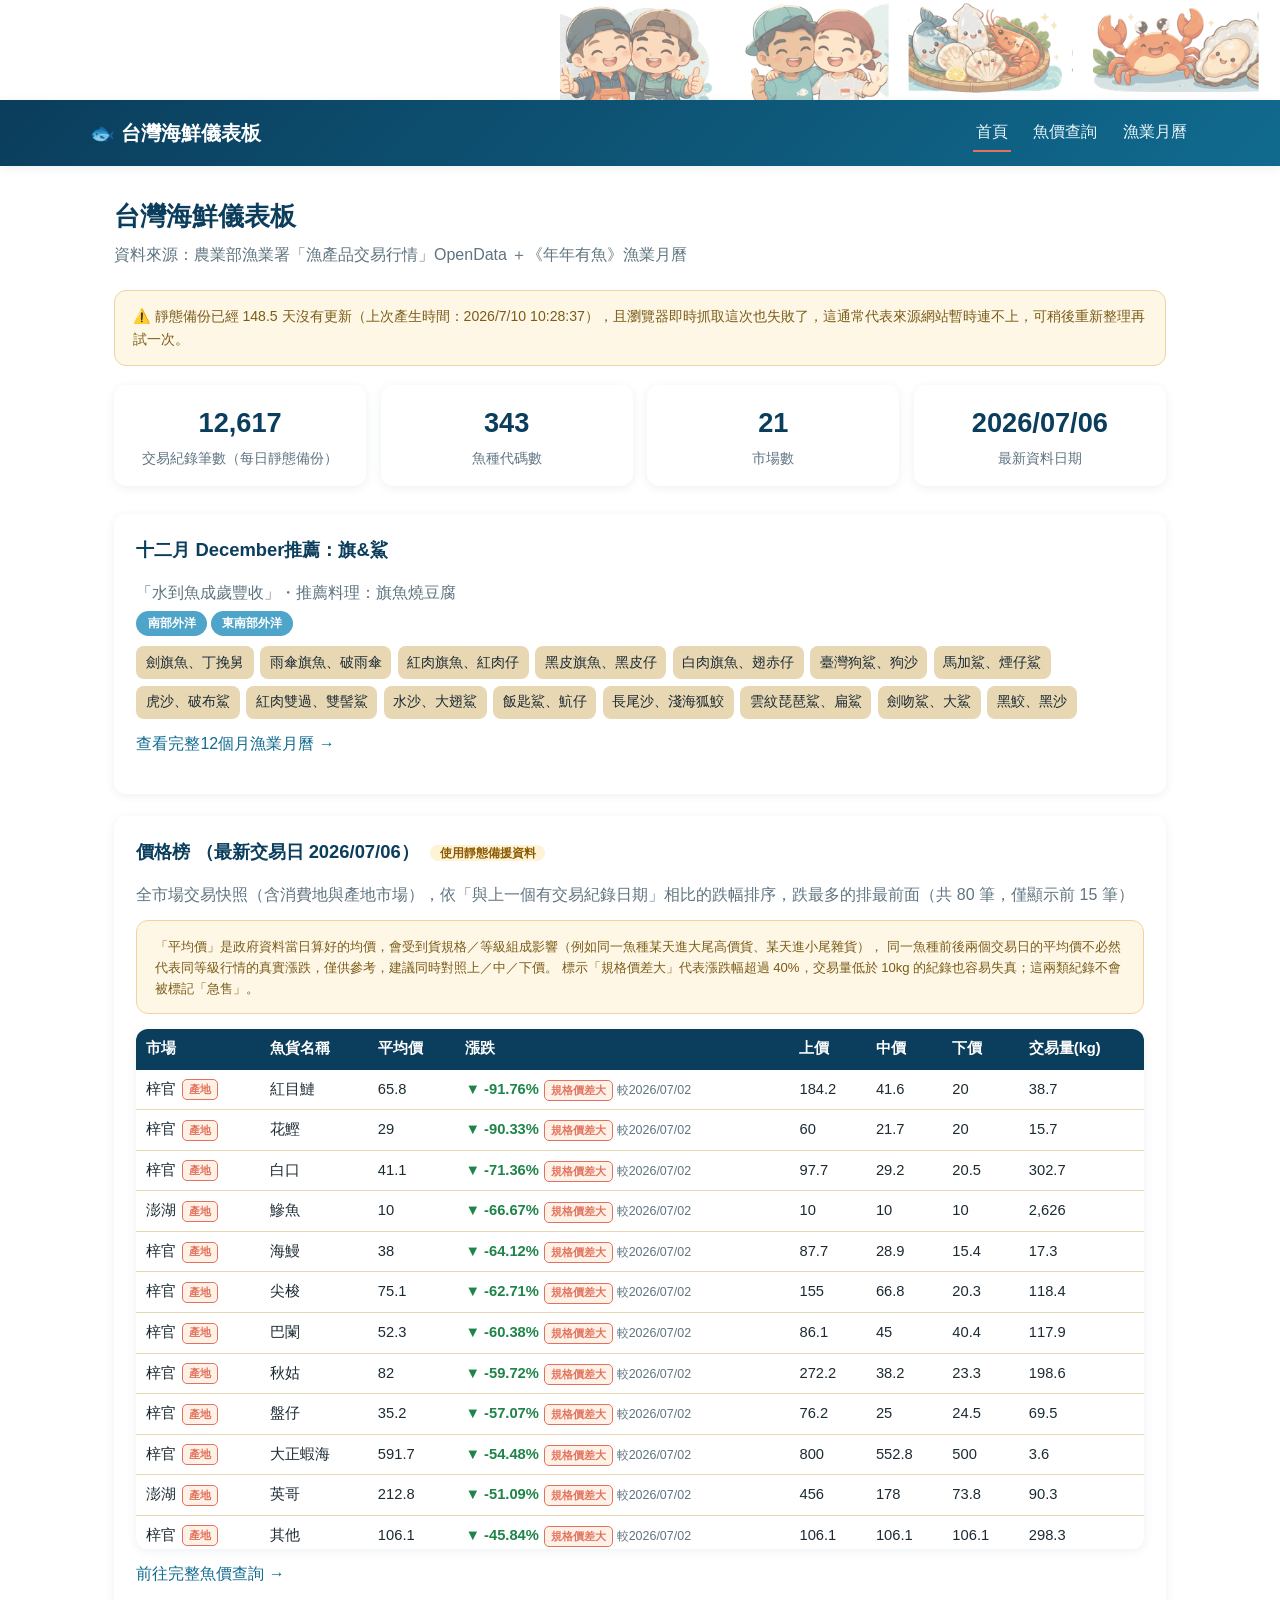
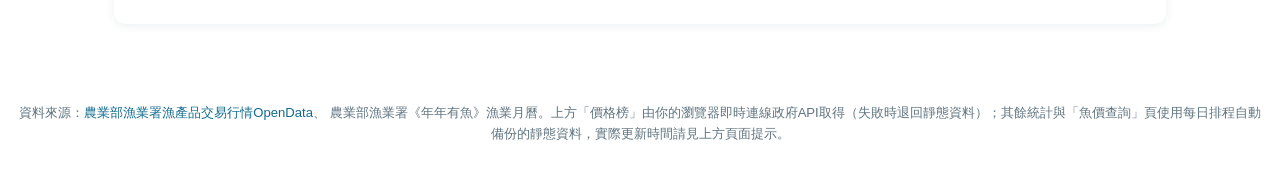
==== commit f394fd54: "加入漲跌幅可信度警示（規格價差大/交易量過低不算急售），標題移除「今日」改顯示實際最新交易日" ====
--- a/docs/index.html
+++ b/docs/index.html
@@ -38,8 +38,13 @@
   </div>
 
   <div class="card">
-    <h2>今日價格榜 <span id="live-status"></span></h2>
-    <p class="page-subtitle" id="latest-caption" style="margin-bottom:0.6rem;"></p>
+    <h2>價格榜 <span id="board-date"></span> <span id="live-status"></span></h2>
+    <p class="page-subtitle" id="latest-caption" style="margin-bottom:0.4rem;"></p>
+    <p class="notice" id="price-caveat" style="margin-bottom:0.9rem;font-size:0.82rem;">
+      「平均價」是政府資料當日算好的均價，會受到貨規格／等級組成影響（例如同一魚種某天進大尾高價貨、某天進小尾雜貨），
+      同一魚種前後兩個交易日的平均價不必然代表同等級行情的真實漲跌，僅供參考，建議同時對照上／中／下價。
+      標示「規格價差大」代表漲跌幅超過 40%，交易量低於 10kg 的紀錄也容易失真；這兩類紀錄不會被標記「急售」。
+    </p>
     <div class="table-wrap">
       <table>
         <thead>
@@ -56,7 +61,7 @@
 
 <footer class="site-footer">
   資料來源：<a href="https://data.moa.gov.tw/open_detail.aspx?id=039" target="_blank" rel="noopener">農業部漁業署漁產品交易行情OpenData</a>、
-  農業部漁業署《年年有魚》漁業月曆。「今日價格榜」由你的瀏覽器即時連線政府API取得（失敗時退回靜態資料）；其餘統計與「魚價查詢」頁使用每日排程自動備份的靜態資料，實際更新時間請見上方頁面提示。
+  農業部漁業署《年年有魚》漁業月曆。上方「價格榜」由你的瀏覽器即時連線政府API取得（失敗時退回靜態資料）；其餘統計與「魚價查詢」頁使用每日排程自動備份的靜態資料，實際更新時間請見上方頁面提示。
 </footer>
 
 <script src="assets/js/common.js"></script>
@@ -65,7 +70,7 @@
   try {
     const meta = await DataAPI.getMeta();
 
-    // 今日價格榜：先嘗試瀏覽器直接呼叫政府API抓即時資料（原理同 hsuchihting 的網站，
+    // 價格榜：先嘗試瀏覽器直接呼叫政府API抓即時資料（原理同 hsuchihting 的網站，
     // 用訪客自己的網路IP去要資料，不會被GitHub Actions會遇到的防護機制擋下），失敗才退回靜態latest.json
     // 這段刻意放在最前面，因為下面的統計卡片／黃色提示區也要用即時抓到的最新日期，避免跟即時榜單日期矛盾。
     const liveStatusEl = document.getElementById("live-status");
@@ -106,22 +111,23 @@
     const ageDays = (Date.now() - generated.getTime()) / (1000 * 60 * 60 * 24);
     notice.style.display = "block";
     if (liveIsNewer) {
-      notice.textContent = `✓ 已透過你瀏覽器即時連線農業部API，取得最新交易日期 ${formatDateTW(latest.date)} 的資料（下方「今日價格榜」即為此即時資料）。上方統計筆數／魚種數／市場數仍是每日排程備份的靜態統計（最後備份於 ${formatDateTime(meta.generatedAt)}，涵蓋至 ${meta.dateRange.end}），這兩者本來就會有落差，屬正常現象，不代表資料有誤。`;
+      notice.textContent = `✓ 已透過你瀏覽器即時連線農業部API，取得最新交易日期 ${formatDateTW(latest.date)} 的資料（下方「價格榜」即為此即時資料）。上方統計筆數／魚種數／市場數仍是每日排程備份的靜態統計（最後備份於 ${formatDateTime(meta.generatedAt)}，涵蓋至 ${meta.dateRange.end}），這兩者本來就會有落差，屬正常現象，不代表資料有誤。`;
     } else if (ageDays > 3) {
       notice.textContent = `⚠️ 靜態備份已經 ${ageDays.toFixed(1)} 天沒有更新（上次產生時間：${formatDateTime(meta.generatedAt)}），且瀏覽器即時抓取這次也失敗了，這通常代表來源網站暫時連不上，可稍後重新整理再試一次。`;
     } else {
       notice.textContent = `資料最後更新於 ${formatDateTime(meta.generatedAt)}，涵蓋 ${meta.dateRange.start} ~ ${meta.dateRange.end}（其中有交易紀錄的天數：${meta.datesWithData.length} 天，週末與國定假日通常無資料屬正常現象）。`;
     }
 
-    document.getElementById("latest-caption").textContent = `${formatDateTW(latest.date)} 全市場交易快照（含消費地與產地市場），依「與上一個有交易紀錄日期」相比的跌幅排序，跌最多、最需要出清的排最前面（共 ${latest.records.length} 筆，僅顯示前 15 筆）`;
+    document.getElementById("board-date").textContent = `（最新交易日 ${formatDateTW(latest.date)}）`;
+    document.getElementById("latest-caption").textContent = `全市場交易快照（含消費地與產地市場），依「與上一個有交易紀錄日期」相比的跌幅排序，跌最多的排最前面（共 ${latest.records.length} 筆，僅顯示前 15 筆）`;
     const tbody = document.getElementById("latest-tbody");
     if (latest.records.length === 0) {
       tbody.innerHTML = `<tr><td colspan="8" class="empty-state">尚無資料</td></tr>`;
     } else {
-      tbody.innerHTML = latest.records.slice(0, 15).map((r, i) => `
+      tbody.innerHTML = latest.records.slice(0, 15).map((r) => `
         <tr>
           <td>${r.market}${marketTypeBadge(r)}</td>
-          <td>${i < 3 && r.direction === "down" ? '<span class="urgent-badge">急售</span>' : ""}${r.speciesName}${farmedSustainBadges(r)}</td>
+          <td>${r.isUrgent ? '<span class="urgent-badge">急售</span>' : ""}${r.speciesName}${farmedSustainBadges(r)}</td>
           <td>${money(r.avgPrice)}</td>
           <td>${priceChangeBadge(r)}</td>
           <td>${money(r.priceHigh)}</td>
--- a/docs/assets/css/style.css
+++ b/docs/assets/css/style.css
@@ -280,6 +280,22 @@
 .price-change.down { color: #1e8449; }
 .price-change.flat, .price-change.new { color: var(--muted); font-weight: 500; }
 .price-change .prev-date { font-weight: 400; color: var(--muted); font-size: 0.78rem; margin-left: 0.25rem; }
+
+/* 漲跌幅可信度警示：漲跌幅過大，可能是規格/等級組成不同造成，非同批貨真實漲跌（見data_notes.md） */
+.mix-note {
+  display: inline-block;
+  background: #fdf1e8;
+  color: var(--coral);
+  border: 1px solid var(--coral);
+  font-size: 0.68rem;
+  font-weight: 700;
+  border-radius: 5px;
+  padding: 0.05rem 0.35rem;
+  margin-left: 0.35rem;
+  cursor: help;
+  white-space: normal;
+}
+
 .urgent-badge {
   display: inline-block;
   background: #1e8449;
@@ -291,7 +307,7 @@
   margin-right: 0.4rem;
 }
 
-/* 即時資料狀態標籤（今日價格榜標題旁） */
+/* 即時資料狀態標籤（價格榜標題旁） */
 #live-status {
   font-size: 0.72rem;
   font-weight: 700;
